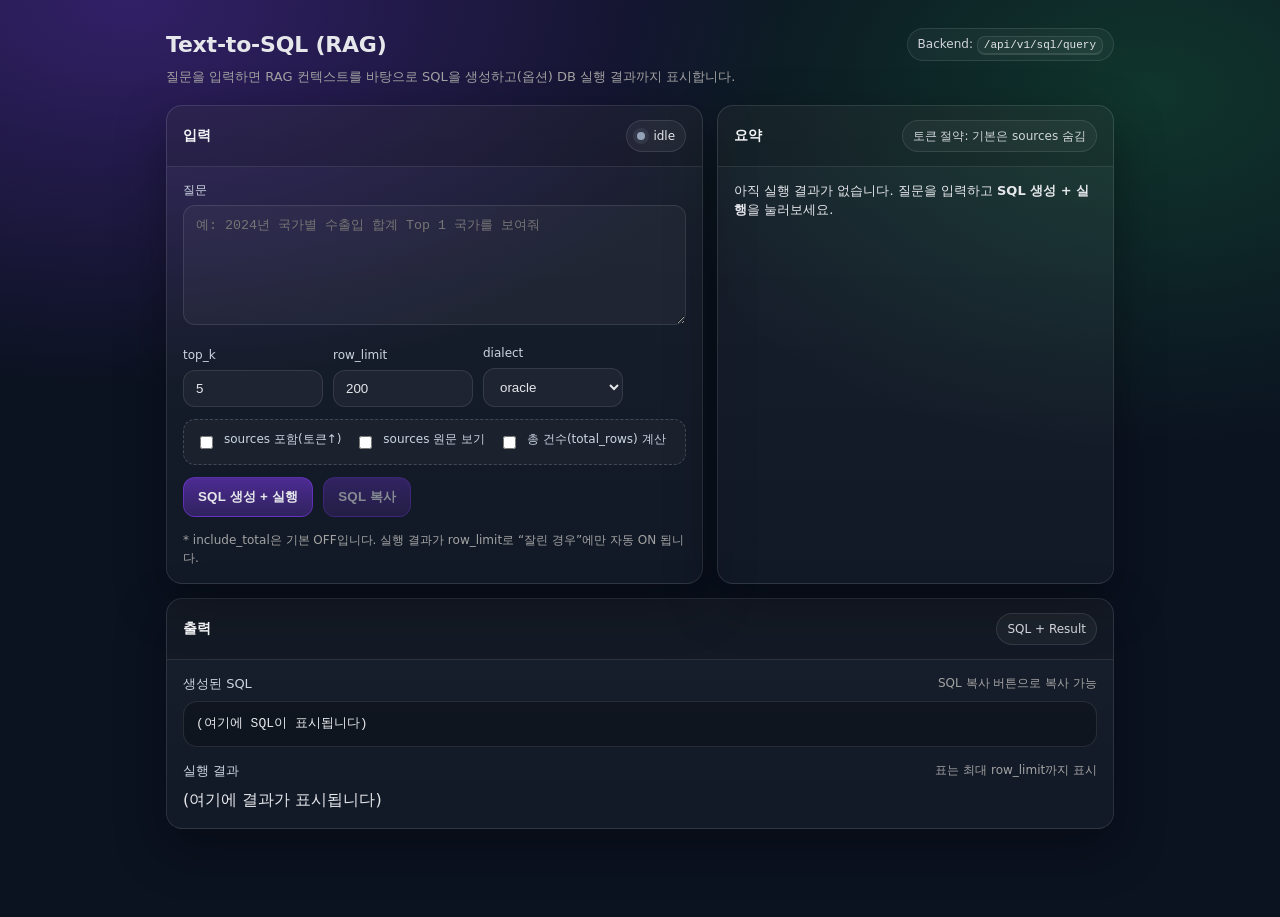
==== app/web/index.html @ 8af72c20 "Initial Commit" ====
<!doctype html>
<html lang="ko">
<head>
  <meta charset="utf-8" />
  <meta name="viewport" content="width=device-width,initial-scale=1" />
  <title>Text-to-SQL (RAG)</title>
  <style>
    :root{
      --bg:#0b1220;
      --panel:#0f172a;
      --text:#e5e7eb;
      --muted:#a3a3a3;
      --line:rgba(255,255,255,.10);
      --accent:#7c3aed;
      --accent2:#22c55e;
      --danger:#ef4444;
      --warn:#f59e0b;
      --shadow: 0 18px 50px rgba(0,0,0,.35);
      --radius: 16px;
    }
    *{ box-sizing:border-box; }
    body{
      margin:0;
      font-family: ui-sans-serif, system-ui, -apple-system, Segoe UI, Roboto, Arial, "Apple SD Gothic Neo", "Noto Sans KR", sans-serif;
      background: radial-gradient(1200px 700px at 10% 0%, rgba(124,58,237,.35), transparent 55%),
                  radial-gradient(900px 600px at 90% 10%, rgba(34,197,94,.20), transparent 60%),
                  var(--bg);
      color:var(--text);
      line-height:1.5;
    }
    .wrap{ max-width: 980px; margin: 28px auto; padding: 0 16px 60px; }
    .header{ display:flex; align-items:flex-start; justify-content:space-between; gap:16px; margin-bottom:18px; }
    .title h1{ margin:0; font-size:22px; letter-spacing:-0.2px; }
    .title p{ margin:6px 0 0; color:var(--muted); font-size:13px; }
    .badge{
      padding: 6px 10px;
      border:1px solid var(--line);
      background: rgba(255,255,255,.04);
      border-radius: 999px;
      font-size:12px;
      color:#d1d5db;
      white-space:nowrap;
    }
    .kbd{
      font-family: ui-monospace, SFMono-Regular, Menlo, Monaco, Consolas, "Liberation Mono", monospace;
      font-size: 11px;
      padding: 2px 6px;
      border: 1px solid var(--line);
      border-bottom-width: 2px;
      border-radius: 8px;
      background: rgba(255,255,255,.04);
      color:#e5e7eb;
    }
    .grid{ display:grid; grid-template-columns: 1.15fr .85fr; gap:14px; margin-top: 14px; }
    @media (max-width: 980px){ .grid{ grid-template-columns: 1fr; } }
    .card{
      background: linear-gradient(180deg, rgba(255,255,255,.06), rgba(255,255,255,.03));
      border:1px solid var(--line);
      border-radius: var(--radius);
      box-shadow: var(--shadow);
      overflow:hidden;
    }
    .card .card-hd{
      padding: 14px 16px;
      border-bottom: 1px solid var(--line);
      display:flex;
      align-items:center;
      justify-content:space-between;
      gap:12px;
      background: rgba(0,0,0,.15);
    }
    .card .card-hd h2{ margin:0; font-size:14px; letter-spacing:.2px; color:#f3f4f6; }
    .card .card-bd{ padding: 14px 16px 16px; }

    label{ display:block; font-size:12px; color:#cbd5e1; margin-bottom:6px; }
    textarea, input[type="number"], select{
      width:100%;
      background: rgba(255,255,255,.04);
      color:var(--text);
      border:1px solid var(--line);
      border-radius: 12px;
      padding: 10px 12px;
      outline:none;
      transition: .15s ease;
    }
    textarea{ min-height: 120px; resize: vertical; }
    textarea:focus, input:focus, select:focus{
      border-color: rgba(124,58,237,.65);
      box-shadow: 0 0 0 4px rgba(124,58,237,.18);
    }

    .row{ display:flex; gap:10px; align-items:flex-end; flex-wrap:wrap; margin-top: 12px; }
    .row .col{ flex: 1 1 160px; min-width: 160px; }
    .row .col.small{ flex: 0 0 140px; min-width: 140px; }

    .btns{ display:flex; gap:10px; flex-wrap:wrap; margin-top: 12px; }
    button{
      border: 1px solid var(--line);
      background: rgba(255,255,255,.06);
      color: var(--text);
      padding: 10px 14px;
      border-radius: 12px;
      cursor:pointer;
      transition: .15s ease;
      font-weight:600;
      letter-spacing:.2px;
    }
    button:hover{ transform: translateY(-1px); background: rgba(255,255,255,.09); }
    button:active{ transform: translateY(0); }
    button.primary{
      border-color: rgba(124,58,237,.55);
      background: linear-gradient(180deg, rgba(124,58,237,.55), rgba(124,58,237,.28));
    }
    button.primary:hover{ filter: brightness(1.05); }
    button[disabled]{ opacity:.55; cursor:not-allowed; transform:none !important; }

    .opts{
      display:flex;
      gap:14px;
      flex-wrap:wrap;
      padding: 10px 12px;
      border:1px dashed rgba(255,255,255,.18);
      border-radius: 12px;
      background: rgba(255,255,255,.03);
      margin-top: 12px;
    }
    .opt{ display:flex; gap:8px; align-items:center; color:#d1d5db; font-size:12px; }
    .opt input{ transform: translateY(1px); }

    .pill{
      display:inline-flex;
      align-items:center;
      gap:8px;
      padding: 6px 10px;
      border-radius: 999px;
      border: 1px solid var(--line);
      font-size: 12px;
      background: rgba(255,255,255,.05);
      color:#e5e7eb;
      white-space:nowrap;
    }
    .dot{ width:8px;height:8px;border-radius:999px;background:#94a3b8; box-shadow: 0 0 0 4px rgba(148,163,184,.12); }
    .pill.running .dot{ background: var(--warn); box-shadow: 0 0 0 4px rgba(245,158,11,.15); }
    .pill.done .dot{ background: var(--accent2); box-shadow: 0 0 0 4px rgba(34,197,94,.14); }
    .pill.error .dot{ background: var(--danger); box-shadow: 0 0 0 4px rgba(239,68,68,.16); }

    .summarybar{
      margin-top:12px;
      padding: 12px 12px;
      border: 1px solid rgba(124,58,237,.35);
      border-radius: 14px;
      background: linear-gradient(180deg, rgba(124,58,237,.20), rgba(255,255,255,.03));
      display:flex;
      gap:10px;
      align-items:flex-start;
      flex-wrap:wrap;
    }
    .summarybar strong{ color:#f3f4f6; font-weight:800; letter-spacing:.2px; }
    .summarybar .mini{ color:#d1d5db; font-size:13px; }
    .summarybar b{ font-weight:800; }

    .section-title{
      font-size: 13px;
      color:#cbd5e1;
      margin: 0 0 8px;
      display:flex;
      align-items:center;
      justify-content:space-between;
      gap:10px;
    }
    .section-title .hint{ color:var(--muted); font-size:12px; }

    pre{
      margin:0;
      border: 1px solid var(--line);
      border-radius: 14px;
      background: rgba(0,0,0,.25);
      padding: 12px;
      overflow:auto;
      white-space: pre-wrap;
    }

    table{
      width:100%;
      border-collapse: collapse;
      margin-top: 10px;
      overflow:hidden;
      border-radius: 14px;
      border: 1px solid var(--line);
      background: rgba(0,0,0,.20);
    }
    th, td{
      padding: 10px 10px;
      border-bottom: 1px solid var(--line);
      border-right: 1px solid rgba(255,255,255,.06);
      text-align:left;
      font-size: 13px;
      color:#e5e7eb;
    }
    th{
      position:sticky;
      top:0;
      background: rgba(255,255,255,.06);
      font-size:12px;
      color:#f3f4f6;
    }
    tr:hover td{ background: rgba(255,255,255,.03); }
    td:last-child, th:last-child{ border-right:none; }
    tr:last-child td{ border-bottom:none; }

    details{
      margin-top: 10px;
      border: 1px solid var(--line);
      border-radius: 14px;
      background: rgba(255,255,255,.03);
      padding: 10px 12px;
    }
    details > summary{ cursor:pointer; color:#e5e7eb; font-weight:700; }
    details ul{ margin: 10px 0 0 18px; color:#d1d5db; }
    details li{ margin: 8px 0; }
    details pre{ margin-top: 8px; }
    .footer-note{ margin-top: 14px; color: var(--muted); font-size: 12px; }
  </style>
</head>
<body>
  <div class="wrap">
    <div class="header">
      <div class="title">
        <h1>Text-to-SQL (RAG)</h1>
        <p>질문을 입력하면 RAG 컨텍스트를 바탕으로 SQL을 생성하고(옵션) DB 실행 결과까지 표시합니다.</p>
      </div>
      <div class="badge">Backend: <span class="kbd">/api/v1/sql/query</span></div>
    </div>

    <div class="grid">
      <!-- Left: Input -->
      <div class="card">
        <div class="card-hd">
          <h2>입력</h2>
          <span class="pill" id="statusPill"><span class="dot"></span><span id="status">idle</span></span>
        </div>
        <div class="card-bd">
          <label>질문</label>
          <textarea id="question" placeholder="예: 2024년 국가별 수출입 합계 Top 1 국가를 보여줘"></textarea>

          <div class="row">
            <div class="col small">
              <label>top_k</label>
              <input id="top_k" type="number" value="5" min="1" max="20"/>
            </div>

            <div class="col small">
              <label>row_limit</label>
              <input id="row_limit" type="number" value="200" min="1" max="10000"/>
            </div>

            <div class="col small">
              <label>dialect</label>
              <select id="dialect">
                <option value="oracle" selected>oracle</option>
                <option value="postgres">postgres</option>
              </select>
            </div>
          </div>

          <div class="opts">
            <div class="opt">
              <input id="include_sources" type="checkbox" />
              <label for="include_sources">sources 포함(토큰↑)</label>
            </div>
            <div class="opt">
              <input id="show_source_text" type="checkbox" />
              <label for="show_source_text">sources 원문 보기</label>
            </div>
            <div class="opt">
              <!-- ✅ 초기 OFF -->
              <input id="include_total" type="checkbox" />
              <label for="include_total">총 건수(total_rows) 계산</label>
            </div>
          </div>

          <div class="btns">
            <button class="primary" id="btn">SQL 생성 + 실행</button>
            <button class="primary" id="copy" disabled>SQL 복사</button>
          </div>

          <div class="footer-note">
            * include_total은 기본 OFF입니다. 실행 결과가 row_limit로 “잘린 경우”에만 자동 ON 됩니다.
          </div>
        </div>
      </div>

      <!-- Right: Summary -->
      <div class="card">
        <div class="card-hd">
          <h2>요약</h2>
          <div class="badge">토큰 절약: 기본은 sources 숨김</div>
        </div>
        <div class="card-bd">
          <div id="summaryBar" class="summarybar" style="display:none;">
            <div class="mini" id="summaryText"></div>
          </div>
          <div class="muted" id="summaryEmpty" style="font-size:13px;">
            아직 실행 결과가 없습니다. 질문을 입력하고 <b>SQL 생성 + 실행</b>을 눌러보세요.
          </div>
        </div>
      </div>
    </div>

    <!-- Output -->
    <div class="card" style="margin-top:14px;">
      <div class="card-hd">
        <h2>출력</h2>
        <div class="badge">SQL + Result</div>
      </div>
      <div class="card-bd">
        <div class="section-title">
          <span>생성된 SQL</span>
          <span class="hint">SQL 복사 버튼으로 복사 가능</span>
        </div>
        <pre id="outSql">(여기에 SQL이 표시됩니다)</pre>

        <div style="height:14px;"></div>

        <div class="section-title">
          <span>실행 결과</span>
          <span class="hint">표는 최대 row_limit까지 표시</span>
        </div>
        <div id="outResult" class="muted">(여기에 결과가 표시됩니다)</div>
      </div>
    </div>
  </div>

  <script>
    const outSql = document.getElementById("outSql");
    const outResult = document.getElementById("outResult");
    const btn = document.getElementById("btn");
    const copyBtn = document.getElementById("copy");

    const statusText = document.getElementById("status");
    const statusPill = document.getElementById("statusPill");

    const summaryBar = document.getElementById("summaryBar");
    const summaryText = document.getElementById("summaryText");
    const summaryEmpty = document.getElementById("summaryEmpty");

    const includeSourcesEl = document.getElementById("include_sources");
    const showSourceTextEl = document.getElementById("show_source_text");
    const includeTotalEl = document.getElementById("include_total");

    let lastSql = "";

    function setStatus(state) {
      statusText.textContent = state;
      statusPill.classList.remove("running","done","error");
      if (state === "running") statusPill.classList.add("running");
      if (state === "done") statusPill.classList.add("done");
      if (state === "error") statusPill.classList.add("error");
    }

    function escapeHtml(s) {
      return String(s)
        .replaceAll("&", "&amp;")
        .replaceAll("<", "&lt;")
        .replaceAll(">", "&gt;")
        .replaceAll('"', "&quot;")
        .replaceAll("'", "&#039;");
    }

    function showSummary(line) {
      if (!line) {
        summaryBar.style.display = "none";
        summaryText.textContent = "";
        summaryEmpty.style.display = "block";
        return;
      }
      summaryEmpty.style.display = "none";
      summaryBar.style.display = "flex";
      summaryText.innerHTML = line;
    }

    function buildSummaryLine(data, rowsLen, rowLimit) {
      const parts = [];
      if (data.summary) parts.push(`<strong>요약</strong>: ${escapeHtml(data.summary)}`);

      const total = (data.total_rows === null || data.total_rows === undefined) ? null : Number(data.total_rows);
      const isLimited = !!data.is_limited;

      if (total !== null && !Number.isNaN(total)) {
        if (isLimited || (rowsLen >= rowLimit && total > rowsLen)) {
          parts.push(`총 <b>${total.toLocaleString()}</b>건 중 <b>${rowsLen.toLocaleString()}</b>건 표시`);
        } else {
          parts.push(`총 <b>${total.toLocaleString()}</b>건`);
        }
      } else {
        parts.push(`표시 <b>${rowsLen.toLocaleString()}</b>건`);
      }

      if (isLimited) parts.push(`<span class="pill" style="margin-left:6px;">LIMIT 적용됨</span>`);
      return parts.join(" · ");
    }

    function renderResultsTable(rows, rowLimit, totalRows) {
      if (!rows || rows.length === 0) {
        let head = `<div class="muted" style="margin:6px 0;">rows: <b>0</b></div>`;
        if (totalRows !== null && totalRows !== undefined) {
          const t = Number(totalRows);
          if (!Number.isNaN(t)) head = `<div class="muted" style="margin:6px 0;">rows: <b>0</b> (총 ${t.toLocaleString()}건)</div>`;
        }
        return head + "<div class='muted'>(결과 없음)</div>";
      }

      const cols = Object.keys(rows[0]);

      let header = `<div class="muted" style="margin:6px 0;">rows: <b>${rows.length}</b></div>`;
      if (totalRows !== null && totalRows !== undefined) {
        const total = Number(totalRows);
        if (!Number.isNaN(total) && rows.length >= rowLimit && total > rows.length) {
          header = `<div class="muted" style="margin:6px 0;">총 <b>${total.toLocaleString()}</b>건 중 <b>${rows.length.toLocaleString()}</b>건 표시</div>`;
        } else if (!Number.isNaN(total)) {
          header = `<div class="muted" style="margin:6px 0;">총 <b>${total.toLocaleString()}</b>건</div>`;
        }
      }

      let html = header;
      html += "<table><thead><tr>";
      html += cols.map(c => `<th>${escapeHtml(c)}</th>`).join("");
      html += "</tr></thead><tbody>";

      for (const r of rows) {
        html += "<tr>";
        for (const c of cols) {
          const v = (r[c] === null || r[c] === undefined) ? "" : String(r[c]);
          html += `<td>${escapeHtml(v)}</td>`;
        }
        html += "</tr>";
      }

      html += "</tbody></table>";
      return html;
    }

    function renderSources(sources, showText) {
      if (!sources || sources.length === 0) return "";
      let html = `<details><summary>sources (${sources.length})</summary><ul>`;
      for (const s of sources) {
        const id = s.id || "(unknown)";
        const ns = (s.metadata && s.metadata.namespace) ? s.metadata.namespace : "-";
        const score = (s.score === null || s.score === undefined) ? "-" : Number(s.score).toFixed(3);
        html += `<li><b>${escapeHtml(id)}</b> <span class="muted">[${escapeHtml(ns)}, score=${escapeHtml(score)}]</span>`;
        if (showText && s.text) {
          html += `<details style="margin-top:8px;"><summary class="muted">원문 보기</summary><pre>${escapeHtml(s.text)}</pre></details>`;
        }
        html += `</li>`;
      }
      html += "</ul></details>";
      return html;
    }

    async function callApi(payload) {
      const res = await fetch("/api/v1/sql/query", {
        method: "POST",
        headers: { "Content-Type": "application/json" },
        body: JSON.stringify(payload)
      });
      const data = await res.json();
      return { ok: res.ok, data };
    }

    // ✅ “잘렸을 때만 include_total 자동 ON” 구현:
    // 1) 먼저 include_total = 사용자가 체크한 값으로 호출
    // 2) 결과 rows가 row_limit과 같고, total_rows가 없으면(또는 제한 여부 판단이 필요하면)
    //    -> include_total을 자동 ON + 체크박스 표시도 ON
    //    -> include_total=true로 한 번 더 호출해서 total_rows 받아와서 표시
    btn.addEventListener("click", async () => {
      const question = document.getElementById("question").value.trim();
      const top_k = Number(document.getElementById("top_k").value || 5);
      const row_limit = Number(document.getElementById("row_limit").value || 200);
      const dialect = document.getElementById("dialect").value || "oracle";

      const include_sources = includeSourcesEl.checked;
      const show_source_text = showSourceTextEl.checked;

      if (!question) {
        outSql.textContent = "질문을 입력하세요.";
        return;
      }

      setStatus("running");
      showSummary("");
      outSql.textContent = "생성 및 실행 중...";
      outResult.innerHTML = "<div class='muted'>실행 중...</div>";
      copyBtn.disabled = true;
      lastSql = "";

      // 1차 요청: include_total은 “사용자 선택” 그대로
      const basePayload = {
        question,
        top_k,
        row_limit,
        dry_run: false,
        dialect,
        include_sources,
        include_total: includeTotalEl.checked
      };

      try {
        let { ok, data } = await callApi(basePayload);

        if (!ok) {
          setStatus("error");
          outSql.textContent = "오류:\n" + JSON.stringify(data, null, 2);
          outResult.innerHTML = "<div class='muted'>(실행 실패)</div>";
          showSummary(`<strong>오류</strong>: ${escapeHtml(data.detail || "요청 실패")}`);
          return;
        }

        // SQL 출력
        lastSql = data.sql || "";
        outSql.textContent = lastSql || "(sql이 비었습니다)";
        copyBtn.disabled = !lastSql;

        // 결과 출력(1차)
        const rows1 = data.results || [];
        const total1 = data.total_rows;
        const isLimited1 = !!data.is_limited;

        // ✅ “잘린 경우” 판단
        // - rows가 row_limit과 같고(= 잘렸을 가능성 높음)
        // - 아직 total_rows가 없고(include_total=false였던 경우)
        // - 그리고 서버가 is_limited를 안 주거나/true일 때
        const looksTruncated = (rows1.length >= row_limit);
        const needTotal = looksTruncated && !includeTotalEl.checked && (total1 === null || total1 === undefined);

        // 일단 1차 화면 표시
        let html1 = renderResultsTable(rows1, row_limit, total1);
        if (include_sources && data.sources) html1 += renderSources(data.sources, show_source_text);
        outResult.innerHTML = html1;
        showSummary(buildSummaryLine(data, rows1.length, row_limit));

        // 2차 요청: “잘린 경우”에만 include_total 자동 ON + 재호출
        if (needTotal) {
          includeTotalEl.checked = true; // ✅ 체크박스 UI도 자동 ON

          // total_rows만 필요하니 sources는 그대로 유지 (사용자 선택 유지)
          const payload2 = { ...basePayload, include_total: true };

          const r2 = await callApi(payload2);
          if (r2.ok) {
            data = r2.data; // total_rows 포함된 응답으로 교체
            const rows2 = data.results || [];
            const total2 = data.total_rows;

            let html2 = renderResultsTable(rows2, row_limit, total2);
            if (include_sources && data.sources) html2 += renderSources(data.sources, show_source_text);
            outResult.innerHTML = html2;

            showSummary(buildSummaryLine(data, rows2.length, row_limit));
          }
        }

        setStatus("done");
      } catch (e) {
        setStatus("error");
        outSql.textContent = "네트워크/서버 오류: " + String(e);
        outResult.innerHTML = "<div class='muted'>(실행 실패)</div>";
        showSummary(`<strong>오류</strong>: ${escapeHtml(String(e))}`);
      }
    });

    copyBtn.addEventListener("click", async () => {
      try {
        await navigator.clipboard.writeText(lastSql);
        copyBtn.textContent = "복사됨!";
        setTimeout(() => (copyBtn.textContent = "SQL 복사"), 900);
      } catch (e) {
        alert("복사 실패: " + String(e));
      }
    });

    // 초기 상태
    setStatus("idle");
    includeTotalEl.checked = false; // ✅ 초기 OFF 강제
  </script>
</body>
</html>
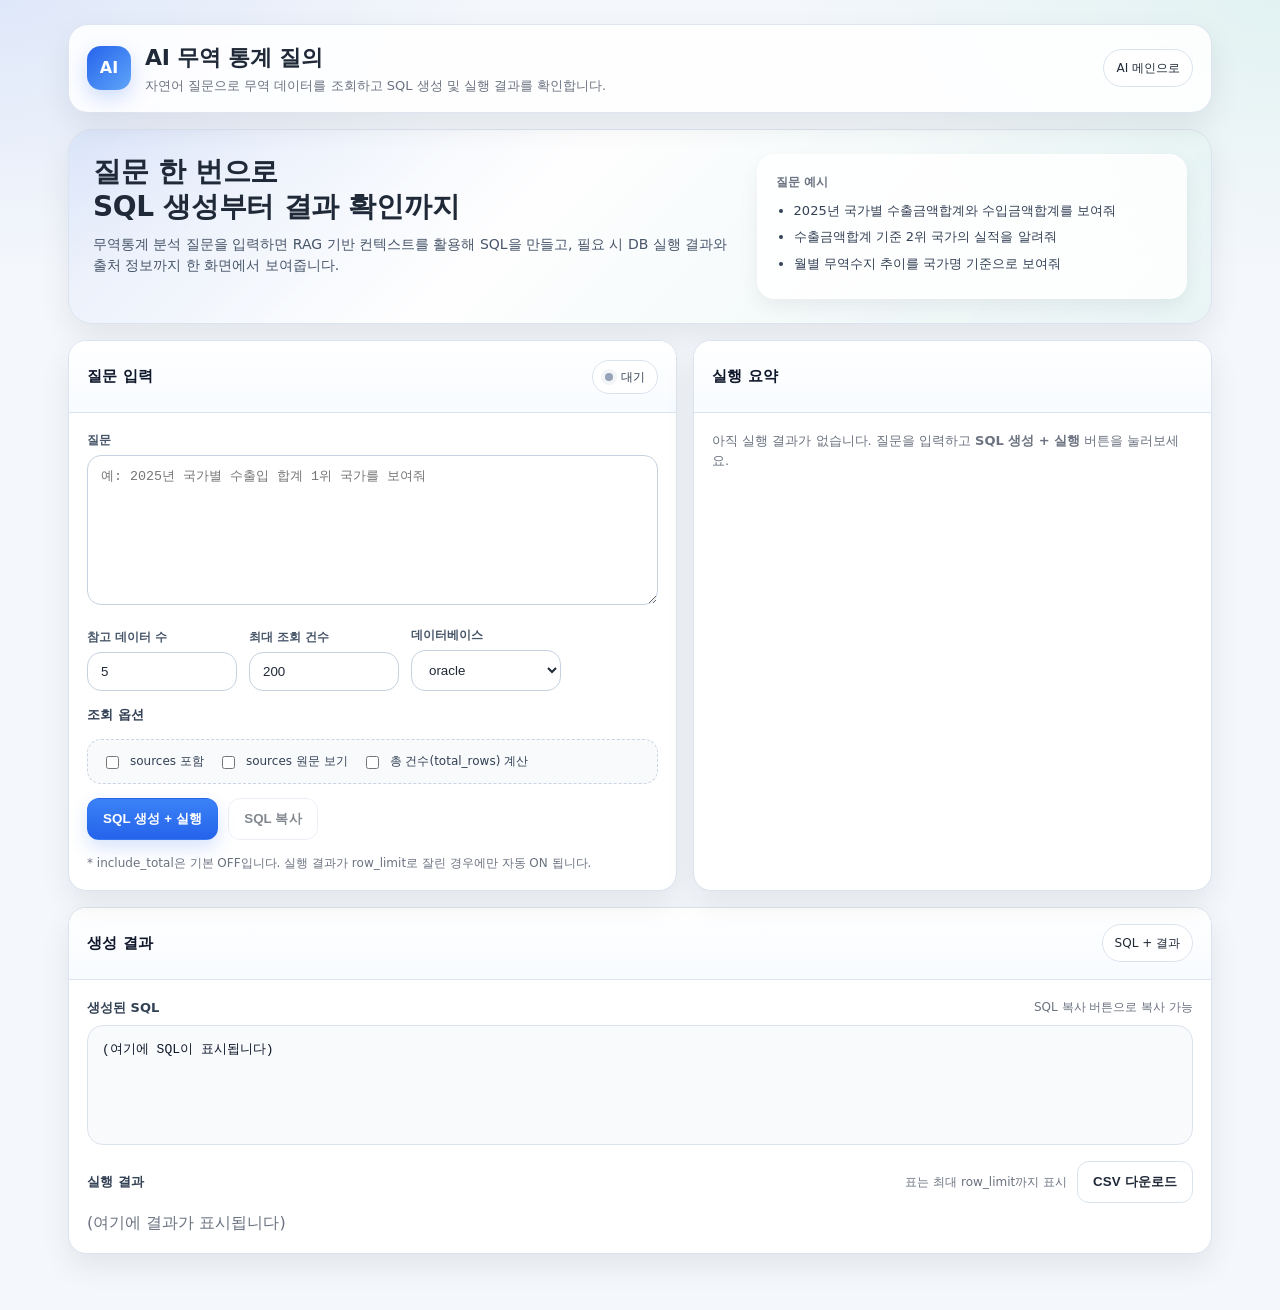
==== commit 40e2a0f0: "국가별 품목별 반영전 최종버전" ====
--- a/app/web/index.html
+++ b/app/web/index.html
@@ -3,181 +3,283 @@
 <head>
   <meta charset="utf-8" />
   <meta name="viewport" content="width=device-width,initial-scale=1" />
-  <title>Text-to-SQL (RAG)</title>
+  <title>AI 무역 통계 질의</title>
   <style>
     :root{
-      --bg:#0b1220;
-      --panel:#0f172a;
-      --text:#e5e7eb;
-      --muted:#a3a3a3;
-      --line:rgba(255,255,255,.10);
-      --accent:#7c3aed;
-      --accent2:#22c55e;
+      --bg:#f4f7fb;
+      --panel:#ffffff;
+      --panel-soft:#f8fafc;
+      --text:#1f2937;
+      --muted:#6b7280;
+      --line:#dbe3ee;
+      --line-strong:#c7d2e1;
+      --accent:#2563eb;
+      --accent-soft:#eff6ff;
+      --accent2:#10b981;
       --danger:#ef4444;
       --warn:#f59e0b;
-      --shadow: 0 18px 50px rgba(0,0,0,.35);
-      --radius: 16px;
+      --shadow: 0 12px 30px rgba(15, 23, 42, .08);
+      --radius: 18px;
     }
     *{ box-sizing:border-box; }
     body{
       margin:0;
       font-family: ui-sans-serif, system-ui, -apple-system, Segoe UI, Roboto, Arial, "Apple SD Gothic Neo", "Noto Sans KR", sans-serif;
-      background: radial-gradient(1200px 700px at 10% 0%, rgba(124,58,237,.35), transparent 55%),
-                  radial-gradient(900px 600px at 90% 10%, rgba(34,197,94,.20), transparent 60%),
-                  var(--bg);
+      background:
+        radial-gradient(900px 500px at 0% 0%, rgba(37,99,235,.10), transparent 55%),
+        radial-gradient(900px 500px at 100% 0%, rgba(16,185,129,.08), transparent 55%),
+        var(--bg);
       color:var(--text);
       line-height:1.5;
     }
-    .wrap{ max-width: 980px; margin: 28px auto; padding: 0 16px 60px; }
-    .header{ display:flex; align-items:flex-start; justify-content:space-between; gap:16px; margin-bottom:18px; }
-    .title h1{ margin:0; font-size:22px; letter-spacing:-0.2px; }
-    .title p{ margin:6px 0 0; color:var(--muted); font-size:13px; }
-    .badge{
-      padding: 6px 10px;
+    a{ color:inherit; text-decoration:none; }
+    .wrap{ max-width: 1180px; margin: 0 auto; padding: 24px 18px 56px; }
+
+    .topbar{
+      display:flex;
+      align-items:center;
+      justify-content:space-between;
+      gap:16px;
+      padding: 16px 18px;
+      background: rgba(255,255,255,.88);
+      border:1px solid rgba(219,227,238,.9);
+      border-radius: 20px;
+      box-shadow: var(--shadow);
+      backdrop-filter: blur(8px);
+      position: sticky;
+      top: 12px;
+      z-index: 30;
+    }
+    .brand{
+      display:flex;
+      align-items:center;
+      gap:14px;
+      min-width:0;
+    }
+    .brand-badge{
+      width:44px; height:44px;
+      border-radius: 14px;
+      background: linear-gradient(135deg, var(--accent), #60a5fa);
+      color:#fff;
+      display:flex;
+      align-items:center;
+      justify-content:center;
+      font-weight:800;
+      box-shadow: 0 8px 20px rgba(37,99,235,.22);
+      flex: 0 0 auto;
+    }
+    .brand h1{
+      margin:0;
+      font-size: 22px;
+      letter-spacing: -.2px;
+    }
+    .brand p{
+      margin: 2px 0 0;
+      color:var(--muted);
+      font-size: 13px;
+    }
+    .top-actions{ display:flex; gap:10px; align-items:center; flex-wrap:wrap; }
+    .link-btn, .badge{
+      display:inline-flex;
+      align-items:center;
+      gap:8px;
+      padding: 9px 12px;
       border:1px solid var(--line);
-      background: rgba(255,255,255,.04);
       border-radius: 999px;
+      background:#fff;
+      color:var(--text);
       font-size:12px;
-      color:#d1d5db;
       white-space:nowrap;
     }
-    .kbd{
-      font-family: ui-monospace, SFMono-Regular, Menlo, Monaco, Consolas, "Liberation Mono", monospace;
+    .link-btn:hover{ background: var(--panel-soft); }
+    .badge code{
+      font-family: ui-monospace, SFMono-Regular, Menlo, Monaco, Consolas, monospace;
       font-size: 11px;
-      padding: 2px 6px;
-      border: 1px solid var(--line);
-      border-bottom-width: 2px;
-      border-radius: 8px;
-      background: rgba(255,255,255,.04);
-      color:#e5e7eb;
-    }
-    .grid{ display:grid; grid-template-columns: 1.15fr .85fr; gap:14px; margin-top: 14px; }
-    @media (max-width: 980px){ .grid{ grid-template-columns: 1fr; } }
+      color:#334155;
+    }
+
+    .hero{
+      margin-top: 16px;
+      padding: 24px;
+      border-radius: 24px;
+      background: linear-gradient(135deg, rgba(37,99,235,.08), rgba(255,255,255,.92) 40%, rgba(16,185,129,.05));
+      border:1px solid var(--line);
+      box-shadow: var(--shadow);
+      display:grid;
+      grid-template-columns: 1.2fr .8fr;
+      gap:18px;
+      align-items:stretch;
+    }
+    .hero h2{
+      margin:0;
+      font-size: 28px;
+      line-height:1.25;
+      letter-spacing:-.3px;
+    }
+    .hero p{
+      margin: 10px 0 0;
+      color:#475569;
+      font-size:14px;
+    }
+    .hero-card{
+      background: rgba(255,255,255,.86);
+      border:1px solid rgba(255,255,255,.9);
+      border-radius: 18px;
+      padding: 18px;
+      box-shadow: 0 8px 20px rgba(15,23,42,.06);
+    }
+    .hero-mini-title{
+      font-size:12px;
+      color: var(--muted);
+      margin-bottom: 10px;
+      font-weight:700;
+    }
+    .hero-list{ margin:0; padding-left: 18px; color:#334155; font-size:13px; }
+    .hero-list li{ margin:7px 0; }
+
+    .grid{ display:grid; grid-template-columns: 1.08fr .92fr; gap:16px; margin-top: 16px; }
+    @media (max-width: 980px){
+      .hero, .grid{ grid-template-columns: 1fr; }
+      .topbar{ position: static; }
+    }
+
     .card{
-      background: linear-gradient(180deg, rgba(255,255,255,.06), rgba(255,255,255,.03));
+      background: var(--panel);
       border:1px solid var(--line);
       border-radius: var(--radius);
       box-shadow: var(--shadow);
       overflow:hidden;
     }
     .card .card-hd{
-      padding: 14px 16px;
+      min-height: 72px;
+      padding: 0 18px;
       border-bottom: 1px solid var(--line);
       display:flex;
       align-items:center;
       justify-content:space-between;
       gap:12px;
-      background: rgba(0,0,0,.15);
-    }
-    .card .card-hd h2{ margin:0; font-size:14px; letter-spacing:.2px; color:#f3f4f6; }
-    .card .card-bd{ padding: 14px 16px 16px; }
-
-    label{ display:block; font-size:12px; color:#cbd5e1; margin-bottom:6px; }
+      background: linear-gradient(180deg, #fff, #f8fbff);
+    }
+    .card .card-hd h2{
+      margin:0;
+      font-size:15px;
+      letter-spacing:.1px;
+      color:#0f172a;
+    }
+    .card .card-bd{ padding: 18px; }
+
+    label{ display:block; font-size:12px; color:#475569; margin-bottom:6px; font-weight:600; }
     textarea, input[type="number"], select{
       width:100%;
-      background: rgba(255,255,255,.04);
+      background:#fff;
       color:var(--text);
-      border:1px solid var(--line);
-      border-radius: 12px;
-      padding: 10px 12px;
+      border:1px solid var(--line-strong);
+      border-radius: 14px;
+      padding: 11px 13px;
       outline:none;
       transition: .15s ease;
     }
-    textarea{ min-height: 120px; resize: vertical; }
+    textarea{ min-height: 150px; resize: vertical; }
     textarea:focus, input:focus, select:focus{
-      border-color: rgba(124,58,237,.65);
-      box-shadow: 0 0 0 4px rgba(124,58,237,.18);
-    }
-
-    .row{ display:flex; gap:10px; align-items:flex-end; flex-wrap:wrap; margin-top: 12px; }
+      border-color: rgba(37,99,235,.55);
+      box-shadow: 0 0 0 4px rgba(37,99,235,.10);
+    }
+
+    .row{ display:flex; gap:12px; align-items:flex-end; flex-wrap:wrap; margin-top: 14px; }
     .row .col{ flex: 1 1 160px; min-width: 160px; }
-    .row .col.small{ flex: 0 0 140px; min-width: 140px; }
-
-    .btns{ display:flex; gap:10px; flex-wrap:wrap; margin-top: 12px; }
+    .row .col.small{ flex: 0 0 150px; min-width: 150px; }
+
+    .btns{ display:flex; gap:10px; flex-wrap:wrap; margin-top: 14px; }
     button{
       border: 1px solid var(--line);
-      background: rgba(255,255,255,.06);
+      background: #fff;
       color: var(--text);
-      padding: 10px 14px;
+      padding: 11px 15px;
       border-radius: 12px;
       cursor:pointer;
       transition: .15s ease;
-      font-weight:600;
-      letter-spacing:.2px;
-    }
-    button:hover{ transform: translateY(-1px); background: rgba(255,255,255,.09); }
+      font-weight:700;
+      letter-spacing:.1px;
+    }
+    button:hover{ transform: translateY(-1px); background:#f8fbff; }
     button:active{ transform: translateY(0); }
     button.primary{
-      border-color: rgba(124,58,237,.55);
-      background: linear-gradient(180deg, rgba(124,58,237,.55), rgba(124,58,237,.28));
-    }
-    button.primary:hover{ filter: brightness(1.05); }
+      border-color: rgba(37,99,235,.25);
+      background: linear-gradient(180deg, #3b82f6, #2563eb);
+      color:#fff;
+      box-shadow: 0 8px 18px rgba(37,99,235,.18);
+    }
+    button.primary:hover{ filter: brightness(1.03); }
     button[disabled]{ opacity:.55; cursor:not-allowed; transform:none !important; }
 
     .opts{
       display:flex;
       gap:14px;
       flex-wrap:wrap;
-      padding: 10px 12px;
-      border:1px dashed rgba(255,255,255,.18);
-      border-radius: 12px;
-      background: rgba(255,255,255,.03);
-      margin-top: 12px;
-    }
-    .opt{ display:flex; gap:8px; align-items:center; color:#d1d5db; font-size:12px; }
+      padding: 12px 14px;
+      border:1px dashed #cbd5e1;
+      border-radius: 14px;
+      background: var(--panel-soft);
+      margin-top: 14px;
+    }
+    .opt{ display:flex; gap:8px; align-items:center; color:#334155; font-size:13px; }
+    .opt label{ margin:0; color:#334155; font-weight:500; }
     .opt input{ transform: translateY(1px); }
 
     .pill{
       display:inline-flex;
       align-items:center;
       gap:8px;
-      padding: 6px 10px;
+      padding: 7px 12px;
       border-radius: 999px;
       border: 1px solid var(--line);
       font-size: 12px;
-      background: rgba(255,255,255,.05);
-      color:#e5e7eb;
+      background: #fff;
+      color:#334155;
       white-space:nowrap;
     }
     .dot{ width:8px;height:8px;border-radius:999px;background:#94a3b8; box-shadow: 0 0 0 4px rgba(148,163,184,.12); }
-    .pill.running .dot{ background: var(--warn); box-shadow: 0 0 0 4px rgba(245,158,11,.15); }
-    .pill.done .dot{ background: var(--accent2); box-shadow: 0 0 0 4px rgba(34,197,94,.14); }
-    .pill.error .dot{ background: var(--danger); box-shadow: 0 0 0 4px rgba(239,68,68,.16); }
+    .pill.running .dot{ background: var(--warn); box-shadow: 0 0 0 4px rgba(245,158,11,.12); }
+    .pill.done .dot{ background: var(--accent2); box-shadow: 0 0 0 4px rgba(16,185,129,.12); }
+    .pill.error .dot{ background: var(--danger); box-shadow: 0 0 0 4px rgba(239,68,68,.12); }
 
     .summarybar{
       margin-top:12px;
-      padding: 12px 12px;
-      border: 1px solid rgba(124,58,237,.35);
-      border-radius: 14px;
-      background: linear-gradient(180deg, rgba(124,58,237,.20), rgba(255,255,255,.03));
+      padding: 14px 14px;
+      border: 1px solid #bfdbfe;
+      border-radius: 16px;
+      background: linear-gradient(180deg, var(--accent-soft), #fff);
       display:flex;
       gap:10px;
       align-items:flex-start;
       flex-wrap:wrap;
     }
-    .summarybar strong{ color:#f3f4f6; font-weight:800; letter-spacing:.2px; }
-    .summarybar .mini{ color:#d1d5db; font-size:13px; }
+    .summarybar strong{ color:#1e3a8a; font-weight:800; letter-spacing:.2px; }
+    .summarybar .mini{ color:#334155; font-size:14px; }
     .summarybar b{ font-weight:800; }
 
     .section-title{
       font-size: 13px;
-      color:#cbd5e1;
+      color:#334155;
       margin: 0 0 8px;
       display:flex;
       align-items:center;
       justify-content:space-between;
       gap:10px;
-    }
-    .section-title .hint{ color:var(--muted); font-size:12px; }
+      font-weight:700;
+    }
+    .section-title .hint{ color:var(--muted); font-size:12px; font-weight:500; }
 
     pre{
       margin:0;
       border: 1px solid var(--line);
-      border-radius: 14px;
-      background: rgba(0,0,0,.25);
-      padding: 12px;
+      border-radius: 16px;
+      background: #f8fafc;
+      padding: 14px;
       overflow:auto;
       white-space: pre-wrap;
+      color:#0f172a;
+      min-height: 120px;
     }
 
     table{
@@ -185,77 +287,99 @@
       border-collapse: collapse;
       margin-top: 10px;
       overflow:hidden;
-      border-radius: 14px;
+      border-radius: 16px;
       border: 1px solid var(--line);
-      background: rgba(0,0,0,.20);
+      background: #fff;
     }
     th, td{
-      padding: 10px 10px;
-      border-bottom: 1px solid var(--line);
-      border-right: 1px solid rgba(255,255,255,.06);
+      padding: 11px 10px;
+      border-bottom: 1px solid #e5edf5;
+      border-right: 1px solid #eef2f7;
       text-align:left;
       font-size: 13px;
-      color:#e5e7eb;
+      color:#1f2937;
     }
     th{
       position:sticky;
       top:0;
-      background: rgba(255,255,255,.06);
+      background: #f8fafc;
       font-size:12px;
-      color:#f3f4f6;
-    }
-    tr:hover td{ background: rgba(255,255,255,.03); }
+      color:#334155;
+      font-weight:800;
+    }
+    tr:hover td{ background: #f8fbff; }
     td:last-child, th:last-child{ border-right:none; }
     tr:last-child td{ border-bottom:none; }
 
     details{
       margin-top: 10px;
       border: 1px solid var(--line);
-      border-radius: 14px;
-      background: rgba(255,255,255,.03);
-      padding: 10px 12px;
-    }
-    details > summary{ cursor:pointer; color:#e5e7eb; font-weight:700; }
-    details ul{ margin: 10px 0 0 18px; color:#d1d5db; }
+      border-radius: 16px;
+      background: #fff;
+      padding: 12px 14px;
+    }
+    details > summary{ cursor:pointer; color:#1f2937; font-weight:700; }
+    details ul{ margin: 10px 0 0 18px; color:#334155; }
     details li{ margin: 8px 0; }
     details pre{ margin-top: 8px; }
     .footer-note{ margin-top: 14px; color: var(--muted); font-size: 12px; }
+    .muted{ color: var(--muted); }
   </style>
 </head>
 <body>
   <div class="wrap">
-    <div class="header">
-      <div class="title">
-        <h1>Text-to-SQL (RAG)</h1>
-        <p>질문을 입력하면 RAG 컨텍스트를 바탕으로 SQL을 생성하고(옵션) DB 실행 결과까지 표시합니다.</p>
+    <div class="topbar">
+      <div class="brand">
+        <div class="brand-badge">AI</div>
+        <div>
+          <h1>AI 무역 통계 질의</h1>
+          <p>자연어 질문으로 무역 데이터를 조회하고 SQL 생성 및 실행 결과를 확인합니다.</p>
+        </div>
       </div>
-      <div class="badge">Backend: <span class="kbd">/api/v1/sql/query</span></div>
+      <div class="top-actions">
+        <a class="link-btn" href="/ai">AI 메인으로</a>
+        <!-- <div class="badge">Backend: <code>/api/v1/sql/query</code></div> -->
+      </div>
     </div>
 
+    <div class="hero">
+      <div>
+        <h2>질문 한 번으로<br>SQL 생성부터 결과 확인까지</h2>
+        <p>무역통계 분석 질문을 입력하면 RAG 기반 컨텍스트를 활용해 SQL을 만들고, 필요 시 DB 실행 결과와 출처 정보까지 한 화면에서 보여줍니다.</p>
+      </div>
+      <div class="hero-card">
+        <div class="hero-mini-title">질문 예시</div>
+        <ul class="hero-list">
+          <li>2025년 국가별 수출금액합계와 수입금액합계를 보여줘</li>
+          <li>수출금액합계 기준 2위 국가의 실적을 알려줘</li>
+          <li>월별 무역수지 추이를 국가명 기준으로 보여줘</li>
+        </ul>
+      </div>
+    </div>
+
     <div class="grid">
-      <!-- Left: Input -->
       <div class="card">
         <div class="card-hd">
-          <h2>입력</h2>
-          <span class="pill" id="statusPill"><span class="dot"></span><span id="status">idle</span></span>
+          <h2>질문 입력</h2>
+          <span class="pill" id="statusPill"><span class="dot"></span><span id="status">대기</span></span>
         </div>
         <div class="card-bd">
           <label>질문</label>
-          <textarea id="question" placeholder="예: 2024년 국가별 수출입 합계 Top 1 국가를 보여줘"></textarea>
+          <textarea id="question" placeholder="예: 2025년 국가별 수출입 합계 1위 국가를 보여줘"></textarea>
 
           <div class="row">
             <div class="col small">
-              <label>top_k</label>
+              <label>참고 데이터 수</label>
               <input id="top_k" type="number" value="5" min="1" max="20"/>
             </div>
 
             <div class="col small">
-              <label>row_limit</label>
+              <label>최대 조회 건수</label>
               <input id="row_limit" type="number" value="200" min="1" max="10000"/>
             </div>
 
             <div class="col small">
-              <label>dialect</label>
+              <label>데이터베이스</label>
               <select id="dialect">
                 <option value="oracle" selected>oracle</option>
                 <option value="postgres">postgres</option>
@@ -263,17 +387,18 @@
             </div>
           </div>
 
+          <div style="margin-top:14px; font-size:13px; font-weight:700; color:#334155;">조회 옵션</div>
+
           <div class="opts">
             <div class="opt">
               <input id="include_sources" type="checkbox" />
-              <label for="include_sources">sources 포함(토큰↑)</label>
+              <label for="include_sources">sources 포함</label>
             </div>
             <div class="opt">
               <input id="show_source_text" type="checkbox" />
               <label for="show_source_text">sources 원문 보기</label>
             </div>
             <div class="opt">
-              <!-- ✅ 초기 OFF -->
               <input id="include_total" type="checkbox" />
               <label for="include_total">총 건수(total_rows) 계산</label>
             </div>
@@ -281,37 +406,35 @@
 
           <div class="btns">
             <button class="primary" id="btn">SQL 생성 + 실행</button>
-            <button class="primary" id="copy" disabled>SQL 복사</button>
+            <button id="copy" disabled>SQL 복사</button>
           </div>
 
           <div class="footer-note">
-            * include_total은 기본 OFF입니다. 실행 결과가 row_limit로 “잘린 경우”에만 자동 ON 됩니다.
+            * include_total은 기본 OFF입니다. 실행 결과가 row_limit로 잘린 경우에만 자동 ON 됩니다.
           </div>
         </div>
       </div>
 
-      <!-- Right: Summary -->
       <div class="card">
         <div class="card-hd">
-          <h2>요약</h2>
-          <div class="badge">토큰 절약: 기본은 sources 숨김</div>
+          <h2>실행 요약</h2>
+          <span style="display:inline-block; width:72px; height:32px;"></span>
         </div>
         <div class="card-bd">
           <div id="summaryBar" class="summarybar" style="display:none;">
             <div class="mini" id="summaryText"></div>
           </div>
           <div class="muted" id="summaryEmpty" style="font-size:13px;">
-            아직 실행 결과가 없습니다. 질문을 입력하고 <b>SQL 생성 + 실행</b>을 눌러보세요.
+            아직 실행 결과가 없습니다. 질문을 입력하고 <b>SQL 생성 + 실행</b> 버튼을 눌러보세요.
           </div>
         </div>
       </div>
     </div>
 
-    <!-- Output -->
-    <div class="card" style="margin-top:14px;">
+    <div class="card" style="margin-top:16px;">
       <div class="card-hd">
-        <h2>출력</h2>
-        <div class="badge">SQL + Result</div>
+        <h2>생성 결과</h2>
+        <div class="badge">SQL + 결과</div>
       </div>
       <div class="card-bd">
         <div class="section-title">
@@ -320,11 +443,14 @@
         </div>
         <pre id="outSql">(여기에 SQL이 표시됩니다)</pre>
 
-        <div style="height:14px;"></div>
+        <div style="height:16px;"></div>
 
         <div class="section-title">
           <span>실행 결과</span>
-          <span class="hint">표는 최대 row_limit까지 표시</span>
+          <div style="display:flex; align-items:center; gap:10px; flex-wrap:wrap;">
+            <span class="hint">표는 최대 row_limit까지 표시</span>
+            <button id="downloadCsv" type="button">CSV 다운로드</button>
+          </div>
         </div>
         <div id="outResult" class="muted">(여기에 결과가 표시됩니다)</div>
       </div>
@@ -336,6 +462,7 @@
     const outResult = document.getElementById("outResult");
     const btn = document.getElementById("btn");
     const copyBtn = document.getElementById("copy");
+    const downloadBtn = document.getElementById("downloadCsv");
 
     const statusText = document.getElementById("status");
     const statusPill = document.getElementById("statusPill");
@@ -351,11 +478,15 @@
     let lastSql = "";
 
     function setStatus(state) {
-      statusText.textContent = state;
       statusPill.classList.remove("running","done","error");
       if (state === "running") statusPill.classList.add("running");
       if (state === "done") statusPill.classList.add("done");
       if (state === "error") statusPill.classList.add("error");
+
+      if (state === "idle") statusText.textContent = "대기";
+      else if (state === "running") statusText.textContent = "실행 중";
+      else if (state === "done") statusText.textContent = "완료";
+      else if (state === "error") statusText.textContent = "오류";
     }
 
     function escapeHtml(s) {
@@ -467,11 +598,6 @@
       return { ok: res.ok, data };
     }
 
-    // ✅ “잘렸을 때만 include_total 자동 ON” 구현:
-    // 1) 먼저 include_total = 사용자가 체크한 값으로 호출
-    // 2) 결과 rows가 row_limit과 같고, total_rows가 없으면(또는 제한 여부 판단이 필요하면)
-    //    -> include_total을 자동 ON + 체크박스 표시도 ON
-    //    -> include_total=true로 한 번 더 호출해서 total_rows 받아와서 표시
     btn.addEventListener("click", async () => {
       const question = document.getElementById("question").value.trim();
       const top_k = Number(document.getElementById("top_k").value || 5);
@@ -493,7 +619,6 @@
       copyBtn.disabled = true;
       lastSql = "";
 
-      // 1차 요청: include_total은 “사용자 선택” 그대로
       const basePayload = {
         question,
         top_k,
@@ -515,39 +640,26 @@
           return;
         }
 
-        // SQL 출력
         lastSql = data.sql || "";
         outSql.textContent = lastSql || "(sql이 비었습니다)";
         copyBtn.disabled = !lastSql;
 
-        // 결과 출력(1차)
         const rows1 = data.results || [];
         const total1 = data.total_rows;
-        const isLimited1 = !!data.is_limited;
-
-        // ✅ “잘린 경우” 판단
-        // - rows가 row_limit과 같고(= 잘렸을 가능성 높음)
-        // - 아직 total_rows가 없고(include_total=false였던 경우)
-        // - 그리고 서버가 is_limited를 안 주거나/true일 때
         const looksTruncated = (rows1.length >= row_limit);
         const needTotal = looksTruncated && !includeTotalEl.checked && (total1 === null || total1 === undefined);
 
-        // 일단 1차 화면 표시
         let html1 = renderResultsTable(rows1, row_limit, total1);
         if (include_sources && data.sources) html1 += renderSources(data.sources, show_source_text);
         outResult.innerHTML = html1;
         showSummary(buildSummaryLine(data, rows1.length, row_limit));
 
-        // 2차 요청: “잘린 경우”에만 include_total 자동 ON + 재호출
         if (needTotal) {
-          includeTotalEl.checked = true; // ✅ 체크박스 UI도 자동 ON
-
-          // total_rows만 필요하니 sources는 그대로 유지 (사용자 선택 유지)
+          includeTotalEl.checked = true;
           const payload2 = { ...basePayload, include_total: true };
-
           const r2 = await callApi(payload2);
           if (r2.ok) {
-            data = r2.data; // total_rows 포함된 응답으로 교체
+            data = r2.data;
             const rows2 = data.results || [];
             const total2 = data.total_rows;
 
@@ -578,9 +690,66 @@
       }
     });
 
-    // 초기 상태
+    downloadBtn.addEventListener("click", async () => {
+      const question = document.getElementById("question").value.trim();
+      if (!question) {
+        alert("먼저 질문을 입력하고 실행해 주세요.");
+        return;
+      }
+
+      const top_k = Number(document.getElementById("top_k").value || 5);
+      const row_limit = Number(document.getElementById("row_limit").value || 200);
+      const dialect = document.getElementById("dialect").value || "oracle";
+
+      const payload = {
+        question,
+        top_k,
+        row_limit,
+        dry_run: false,
+        dialect,
+        include_sources: false,
+        include_total: false
+      };
+
+      try {
+        downloadBtn.disabled = true;
+        downloadBtn.textContent = "CSV 생성 중...";
+
+        const res = await fetch("/api/v1/sql/export/csv", {
+          method: "POST",
+          headers: { "Content-Type": "application/json" },
+          body: JSON.stringify(payload)
+        });
+
+        if (!res.ok) {
+          const errText = await res.text();
+          throw new Error(errText || "CSV 다운로드 요청 실패");
+        }
+
+        const blob = await res.blob();
+        const url = window.URL.createObjectURL(blob);
+
+        const a = document.createElement("a");
+        a.href = url;
+
+        const disposition = res.headers.get("Content-Disposition") || "";
+        const match = disposition.match(/filename="?([^"]+)"?/);
+        a.download = match ? match[1] : "sql_result.csv";
+
+        document.body.appendChild(a);
+        a.click();
+        a.remove();
+        window.URL.revokeObjectURL(url);
+      } catch (e) {
+        alert("CSV 다운로드 실패: " + String(e));
+      } finally {
+        downloadBtn.disabled = false;
+        downloadBtn.textContent = "CSV 다운로드";
+      }
+    });
+
     setStatus("idle");
-    includeTotalEl.checked = false; // ✅ 초기 OFF 강제
+    includeTotalEl.checked = false;
   </script>
 </body>
 </html>
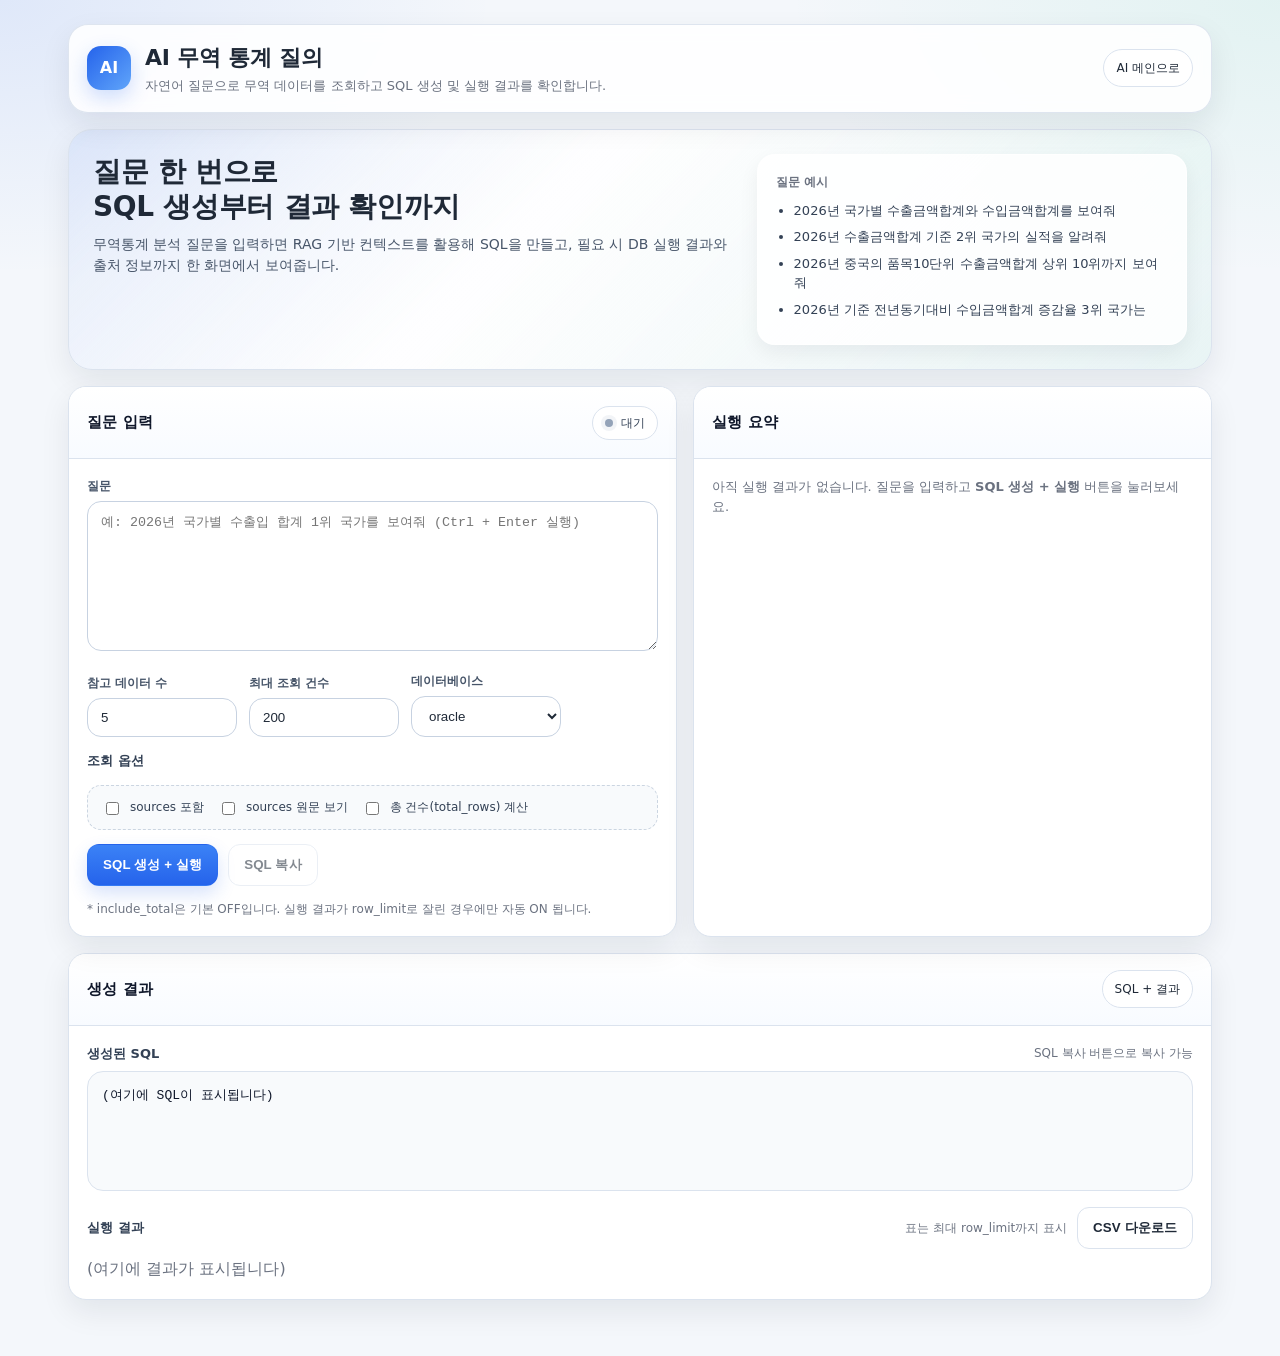
==== commit 35fce568: "시연 최종 완성본" ====
--- a/app/web/index.html
+++ b/app/web/index.html
@@ -350,9 +350,10 @@
       <div class="hero-card">
         <div class="hero-mini-title">질문 예시</div>
         <ul class="hero-list">
-          <li>2025년 국가별 수출금액합계와 수입금액합계를 보여줘</li>
-          <li>수출금액합계 기준 2위 국가의 실적을 알려줘</li>
-          <li>월별 무역수지 추이를 국가명 기준으로 보여줘</li>
+          <li>2026년 국가별 수출금액합계와 수입금액합계를 보여줘</li>
+          <li>2026년 수출금액합계 기준 2위 국가의 실적을 알려줘</li>
+          <li>2026년 중국의 품목10단위 수출금액합계 상위 10위까지 보여줘</li>
+          <li>2026년 기준 전년동기대비 수입금액합계 증감율 3위 국가는</li>
         </ul>
       </div>
     </div>
@@ -365,7 +366,7 @@
         </div>
         <div class="card-bd">
           <label>질문</label>
-          <textarea id="question" placeholder="예: 2025년 국가별 수출입 합계 1위 국가를 보여줘"></textarea>
+          <textarea id="question" placeholder="예: 2026년 국가별 수출입 합계 1위 국가를 보여줘 (Ctrl + Enter 실행)"></textarea>
 
           <div class="row">
             <div class="col small">
@@ -463,6 +464,7 @@
     const btn = document.getElementById("btn");
     const copyBtn = document.getElementById("copy");
     const downloadBtn = document.getElementById("downloadCsv");
+    const questionEl = document.getElementById("question");
 
     const statusText = document.getElementById("status");
     const statusPill = document.getElementById("statusPill");
@@ -476,6 +478,7 @@
     const includeTotalEl = document.getElementById("include_total");
 
     let lastSql = "";
+    let isRunning = false;
 
     function setStatus(state) {
       statusPill.classList.remove("running","done","error");
@@ -598,8 +601,10 @@
       return { ok: res.ok, data };
     }
 
-    btn.addEventListener("click", async () => {
-      const question = document.getElementById("question").value.trim();
+    async function runQuery() {
+      if (isRunning) return;
+
+      const question = questionEl.value.trim();
       const top_k = Number(document.getElementById("top_k").value || 5);
       const row_limit = Number(document.getElementById("row_limit").value || 200);
       const dialect = document.getElementById("dialect").value || "oracle";
@@ -609,9 +614,12 @@
 
       if (!question) {
         outSql.textContent = "질문을 입력하세요.";
+        questionEl.focus();
         return;
       }
 
+      isRunning = true;
+      btn.disabled = true;
       setStatus("running");
       showSummary("");
       outSql.textContent = "생성 및 실행 중...";
@@ -640,6 +648,16 @@
           return;
         }
 
+        if (data.summary && data.summary.includes("조회(SELECT) 전용")) {
+          setStatus("error");
+          outSql.textContent = "(차단됨)";
+          outResult.innerHTML = `<div class="muted">${escapeHtml(data.summary)}</div>`;
+          copyBtn.disabled = true;
+          lastSql = "";
+          showSummary(`<strong>차단됨</strong>: ${escapeHtml(data.summary)}`);
+          return;
+        }
+
         lastSql = data.sql || "";
         outSql.textContent = lastSql || "(sql이 비었습니다)";
         copyBtn.disabled = !lastSql;
@@ -677,6 +695,20 @@
         outSql.textContent = "네트워크/서버 오류: " + String(e);
         outResult.innerHTML = "<div class='muted'>(실행 실패)</div>";
         showSummary(`<strong>오류</strong>: ${escapeHtml(String(e))}`);
+      } finally {
+        isRunning = false;
+        btn.disabled = false;
+      }
+    }
+
+    btn.addEventListener("click", runQuery);
+
+    questionEl.addEventListener("keydown", function (e) {
+      if (e.isComposing) return;
+
+      if (e.ctrlKey && e.key === "Enter") {
+        e.preventDefault();
+        runQuery();
       }
     });
 
@@ -691,7 +723,7 @@
     });
 
     downloadBtn.addEventListener("click", async () => {
-      const question = document.getElementById("question").value.trim();
+      const question = questionEl.value.trim();
       if (!question) {
         alert("먼저 질문을 입력하고 실행해 주세요.");
         return;
@@ -752,4 +784,4 @@
     includeTotalEl.checked = false;
   </script>
 </body>
-</html>
+</html>
